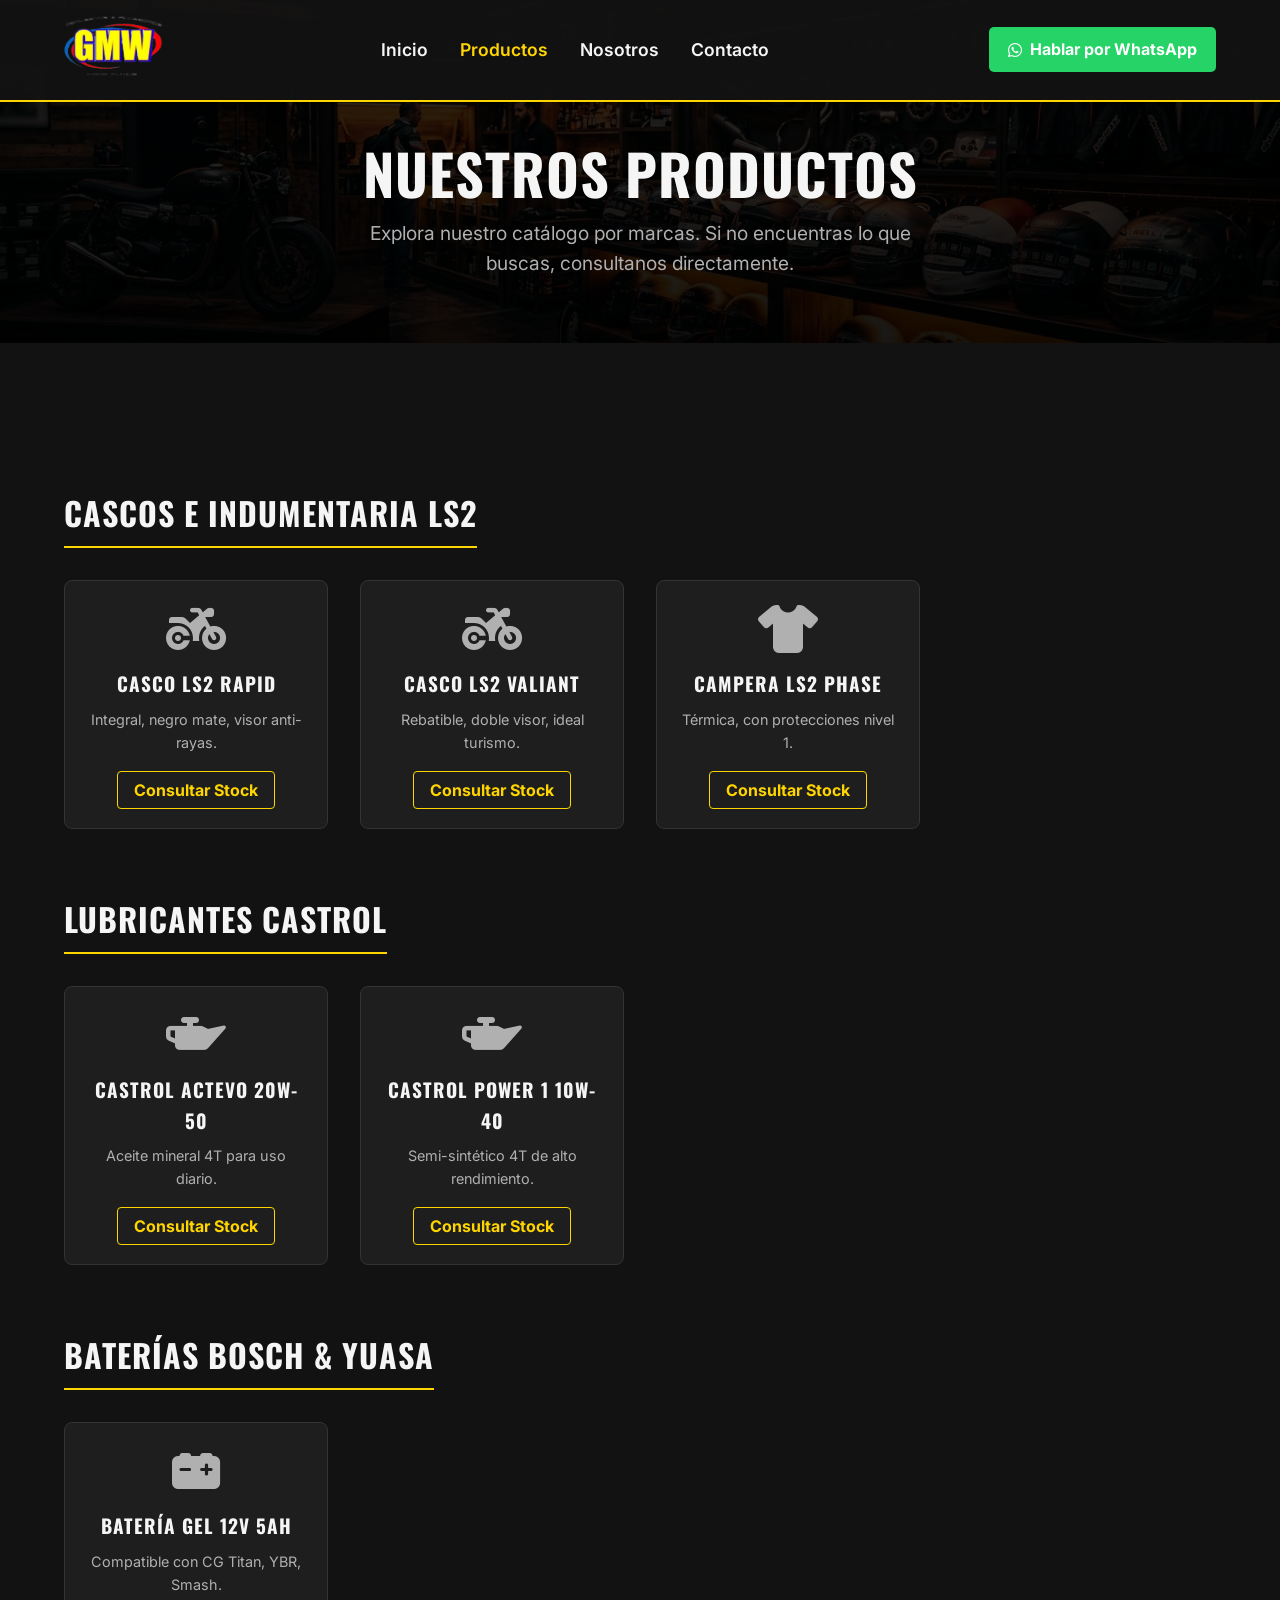
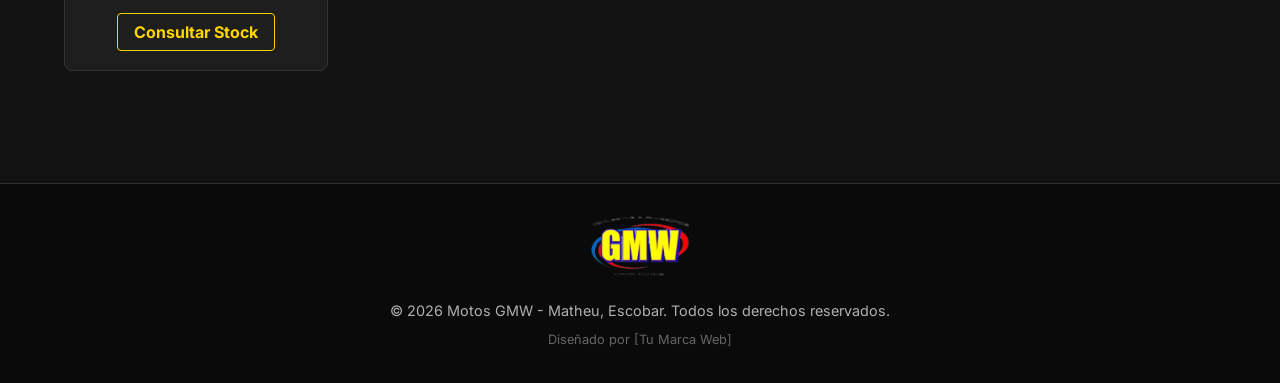
==== productos.html @ 0172be81 "Add files via upload" ====
<!DOCTYPE html>
<html lang="es">
<head>
    <meta charset="UTF-8">
    <meta name="viewport" content="width=device-width, initial-scale=1.0">
    <title>Productos - Motos GMW</title>
    
    <!-- Google Fonts -->
    <link rel="preconnect" href="https://fonts.googleapis.com">
    <link rel="preconnect" href="https://fonts.gstatic.com" crossorigin>
    <link href="https://fonts.googleapis.com/css2?family=Inter:wght@400;600&family=Oswald:wght@500;700&display=swap" rel="stylesheet">
    
    <!-- FontAwesome -->
    <link rel="stylesheet" href="https://cdnjs.cloudflare.com/ajax/libs/font-awesome/6.4.0/css/all.min.css">
    
    <!-- Custom CSS -->
    <link rel="stylesheet" href="css/styles.css">
    <style>
        /* Specific styles for the products page */
        .products-header {
            padding: 8rem 5% 4rem;
            text-align: center;
            background: linear-gradient(rgba(0,0,0,0.8), rgba(0,0,0,0.9)), url('images/hero-bg.jpg') center/cover;
        }
        
        .brand-group {
            margin-top: 4rem;
        }
        
        .brand-title {
            font-size: 2rem;
            border-bottom: 2px solid var(--primary-color);
            padding-bottom: 0.5rem;
            margin-bottom: 2rem;
            display: inline-block;
        }
        
        .products-grid {
            display: grid;
            grid-template-columns: repeat(auto-fill, minmax(250px, 1fr));
            gap: 2rem;
        }
        
        .product-card {
            background-color: var(--bg-card);
            border-radius: 8px;
            padding: 1.5rem;
            text-align: center;
            transition: transform 0.3s;
            border: 1px solid #333;
        }
        
        .product-card:hover {
            transform: translateY(-5px);
            border-color: var(--primary-color);
        }
        
        .product-icon {
            font-size: 3rem;
            color: var(--text-muted);
            margin-bottom: 1rem;
        }
        
        .product-card h4 {
            font-size: 1.2rem;
            margin-bottom: 0.5rem;
        }
        
        .product-card p {
            color: var(--text-muted);
            font-size: 0.9rem;
            margin-bottom: 1.5rem;
        }
        
        .btn-consultar {
            background-color: transparent;
            color: var(--primary-color);
            border: 1px solid var(--primary-color);
            padding: 0.5rem 1rem;
            border-radius: 4px;
            font-weight: bold;
            transition: all 0.3s;
            cursor: pointer;
            width: 100%;
        }
        
        .btn-consultar:hover {
            background-color: var(--primary-color);
            color: #fff;
        }
    </style>
</head>
<body>

    <!-- Navegación -->
    <nav class="navbar">
        <div class="logo">
            <a href="index.html">
                <img src="images/logo-real.png" alt="Motos GMW Logo">
            </a>
        </div>
        <ul class="nav-links">
            <li><a href="index.html">Inicio</a></li>
            <li><a href="productos.html" style="color: var(--primary-color);">Productos</a></li>
            <li><a href="index.html#nosotros">Nosotros</a></li>
            <li><a href="index.html#contacto">Contacto</a></li>
        </ul>
        <a href="https://wa.me/5491167543899" class="btn-whatsapp" target="_blank">
            <i class="fab fa-whatsapp"></i> Hablar por WhatsApp
        </a>
    </nav>

    <!-- Header de Productos -->
    <header class="products-header">
        <h1 style="font-size: 3.5rem;">NUESTROS <span>PRODUCTOS</span></h1>
        <p style="color: var(--text-muted); font-size: 1.2rem; max-width: 600px; margin: 0 auto;">Explora nuestro catálogo por marcas. Si no encuentras lo que buscas, consultanos directamente.</p>
    </header>

    <!-- Catálogo de Productos -->
    <section class="section">
        
        <!-- Grupo de Marca: LS2 -->
        <div class="brand-group">
            <h2 class="brand-title">Cascos e Indumentaria LS2</h2>
            <div class="products-grid">
                <div class="product-card">
                    <i class="fas fa-motorcycle product-icon"></i>
                    <h4>Casco LS2 Rapid</h4>
                    <p>Integral, negro mate, visor anti-rayas.</p>
                    <a href="https://wa.me/5491167543899?text=Hola,%20quisiera%20consultar%20por%20el%20Casco%20LS2%20Rapid" target="_blank" class="btn-consultar">Consultar Stock</a>
                </div>
                <div class="product-card">
                    <i class="fas fa-motorcycle product-icon"></i>
                    <h4>Casco LS2 Valiant</h4>
                    <p>Rebatible, doble visor, ideal turismo.</p>
                    <a href="https://wa.me/5491167543899?text=Hola,%20quisiera%20consultar%20por%20el%20Casco%20LS2%20Valiant" target="_blank" class="btn-consultar">Consultar Stock</a>
                </div>
                <div class="product-card">
                    <i class="fas fa-tshirt product-icon"></i>
                    <h4>Campera LS2 Phase</h4>
                    <p>Térmica, con protecciones nivel 1.</p>
                    <a href="https://wa.me/5491167543899?text=Hola,%20quisiera%20consultar%20por%20la%20Campera%20LS2%20Phase" target="_blank" class="btn-consultar">Consultar Stock</a>
                </div>
            </div>
        </div>

        <!-- Grupo de Marca: Castrol -->
        <div class="brand-group">
            <h2 class="brand-title">Lubricantes Castrol</h2>
            <div class="products-grid">
                <div class="product-card">
                    <i class="fas fa-oil-can product-icon"></i>
                    <h4>Castrol Actevo 20W-50</h4>
                    <p>Aceite mineral 4T para uso diario.</p>
                    <a href="https://wa.me/5491167543899?text=Hola,%20quisiera%20consultar%20por%20el%20aceite%20Castrol%20Actevo" target="_blank" class="btn-consultar">Consultar Stock</a>
                </div>
                <div class="product-card">
                    <i class="fas fa-oil-can product-icon"></i>
                    <h4>Castrol Power 1 10W-40</h4>
                    <p>Semi-sintético 4T de alto rendimiento.</p>
                    <a href="https://wa.me/5491167543899?text=Hola,%20quisiera%20consultar%20por%20el%20aceite%20Castrol%20Power%201" target="_blank" class="btn-consultar">Consultar Stock</a>
                </div>
            </div>
        </div>

        <!-- Grupo de Marca: Baterías Bosch / Yuasa -->
        <div class="brand-group">
            <h2 class="brand-title">Baterías Bosch & Yuasa</h2>
            <div class="products-grid">
                <div class="product-card">
                    <i class="fas fa-car-battery product-icon"></i>
                    <h4>Batería Gel 12V 5AH</h4>
                    <p>Compatible con CG Titan, YBR, Smash.</p>
                    <a href="https://wa.me/5491167543899?text=Hola,%20quisiera%20consultar%20por%20Baterías%20de%20Gel" target="_blank" class="btn-consultar">Consultar Stock</a>
                </div>
            </div>
        </div>

    </section>

    <!-- Footer -->
    <footer>
        <div class="logo" style="margin-bottom: 1rem;">
            <img src="images/logo-real.png" alt="Motos GMW Logo" style="height: 60px;">
        </div>
        <p>&copy; 2026 Motos GMW - Matheu, Escobar. Todos los derechos reservados.</p>
        <p style="margin-top: 0.5rem; font-size: 0.8rem; color: #666;">Diseñado por [Tu Marca Web]</p>
    </footer>

</body>
</html>
---- css/styles.css ----
:root {
    --primary-color: #FFD500; /* Amarillo GMW */
    --primary-hover: #E6C200;
    --bg-dark: #121212;
    --bg-card: #1E1E1E;
    --text-light: #F5F5F5;
    --text-muted: #B0B0B0;
    --whatsapp-color: #25D366;
}

* {
    margin: 0;
    padding: 0;
    box-sizing: border-box;
}

body {
    font-family: 'Inter', sans-serif;
    background-color: var(--bg-dark);
    color: var(--text-light);
    line-height: 1.6;
}

h1, h2, h3, h4 {
    font-family: 'Oswald', sans-serif;
    text-transform: uppercase;
    letter-spacing: 1px;
}

a {
    text-decoration: none;
    color: inherit;
}

/* Navbar */
.navbar {
    display: flex;
    justify-content: space-between;
    align-items: center;
    padding: 1rem 5%;
    background-color: rgba(18, 18, 18, 0.95);
    position: fixed;
    width: 100%;
    top: 0;
    z-index: 1000;
    border-bottom: 2px solid var(--primary-color);
}

.logo img {
    height: 60px; /* Made slightly bigger for navbar */
    object-fit: contain;
    object-position: center;
}

.nav-links {
    display: flex;
    gap: 2rem;
    list-style: none;
}

.nav-links a {
    font-weight: 600;
    font-size: 1.1rem;
    transition: color 0.3s;
}

.nav-links a:hover {
    color: var(--primary-color);
}

.btn-whatsapp {
    background-color: var(--whatsapp-color);
    color: #fff;
    padding: 0.6rem 1.2rem;
    border-radius: 5px;
    font-weight: bold;
    display: flex;
    align-items: center;
    gap: 0.5rem;
    transition: transform 0.2s;
}

.btn-whatsapp:hover {
    transform: scale(1.05);
}

/* Hero Section */
.hero {
    height: 100vh;
    background: linear-gradient(rgba(0,0,0,0.7), rgba(0,0,0,0.8)), url('../images/hero-bg.jpg') center/cover;
    display: flex;
    flex-direction: column;
    justify-content: center;
    align-items: center;
    text-align: center;
    padding: 0 20px;
    margin-top: 60px; /* Offset for navbar */
}

.hero h1 {
    font-size: 4rem;
    margin-bottom: 1rem;
    text-shadow: 2px 2px 4px rgba(0,0,0,0.5);
}

.hero h1 span {
    color: var(--primary-color);
}

.hero p {
    font-size: 1.2rem;
    margin-bottom: 2rem;
    max-width: 600px;
    color: var(--text-muted);
}

.btn-primary {
    background-color: var(--primary-color);
    color: #fff;
    padding: 0.8rem 1.5rem;
    font-size: 1rem;
    font-weight: bold;
    border-radius: 5px;
    font-family: 'Oswald', sans-serif;
    transition: background-color 0.3s;
    letter-spacing: 1px;
}

.btn-primary:hover {
    background-color: var(--primary-hover);
}

.hero-logo-img {
    max-width: 320px; /* A bit larger since it's transparent */
    margin-bottom: 0.2rem; /* Pegado al texto principal */
    filter: drop-shadow(0px 5px 15px rgba(0,0,0,0.8)); /* Shadow conforming to PNG shape */
}

/* Marquee / Brands */
.brands-section {
    padding: 3rem 0;
    background-color: #0a0a0a;
    overflow: hidden;
    position: relative;
}

.brands-section h2 {
    text-align: center;
    margin-bottom: 2rem;
    font-size: 2rem;
    color: var(--text-muted);
}

.marquee-container {
    display: flex;
    width: 200%;
    animation: scroll 20s linear infinite;
}

.marquee-container:hover {
    animation-play-state: paused;
}

.brand-item {
    width: 200px;
    flex-shrink: 0;
    display: flex;
    justify-content: center;
    align-items: center;
    font-family: 'Oswald', sans-serif;
    font-size: 1.5rem;
    color: #555;
    background: #111;
    margin: 0 15px;
    padding: 20px;
    border-radius: 8px;
    border: 1px solid #222;
    transition: all 0.3s;
}

.brand-item:hover {
    color: var(--primary-color);
    border-color: var(--primary-color);
    transform: translateY(-5px);
}

@keyframes scroll {
    0% { transform: translateX(0); }
    100% { transform: translateX(-50%); }
}

/* Sections General */
.section {
    padding: 5rem 5%;
}

.section-title {
    font-size: 2.5rem;
    margin-bottom: 2rem;
    text-align: center;
}

.section-title span {
    color: var(--primary-color);
}

/* About Us */
.about-grid {
    display: grid;
    grid-template-columns: 1fr 1fr;
    gap: 3rem;
    align-items: center;
}

.about-text p {
    margin-bottom: 1rem;
    font-size: 1.1rem;
    color: var(--text-muted);
}

.about-features {
    display: grid;
    grid-template-columns: 1fr 1fr;
    gap: 1.5rem;
    margin-top: 2rem;
}

.feature {
    background: var(--bg-card);
    padding: 1.5rem;
    border-radius: 8px;
    border-left: 4px solid var(--primary-color);
}

.feature i {
    font-size: 2rem;
    color: var(--primary-color);
    margin-bottom: 1rem;
}

/* Location & Hours */
.location-grid {
    display: grid;
    grid-template-columns: 1fr 1fr;
    gap: 2rem;
}

.info-card {
    background: var(--bg-card);
    padding: 2rem;
    border-radius: 8px;
}

.info-card h3 {
    font-size: 1.5rem;
    margin-bottom: 1rem;
    color: var(--primary-color);
}

.info-card p {
    margin-bottom: 0.5rem;
    display: flex;
    align-items: center;
    gap: 0.5rem;
}

.map-container iframe {
    width: 100%;
    height: 100%;
    min-height: 300px;
    border-radius: 8px;
    border: none;
}

/* Footer */
footer {
    background-color: #0a0a0a;
    text-align: center;
    padding: 2rem;
    border-top: 1px solid #333;
    margin-top: 2rem;
}

footer p {
    color: var(--text-muted);
    font-size: 0.9rem;
}

/* Responsive */
@media (max-width: 768px) {
    .nav-links {
        display: none;
    }
    .hero h1 {
        font-size: 3rem;
    }
    .about-grid, .location-grid {
        grid-template-columns: 1fr;
    }
}
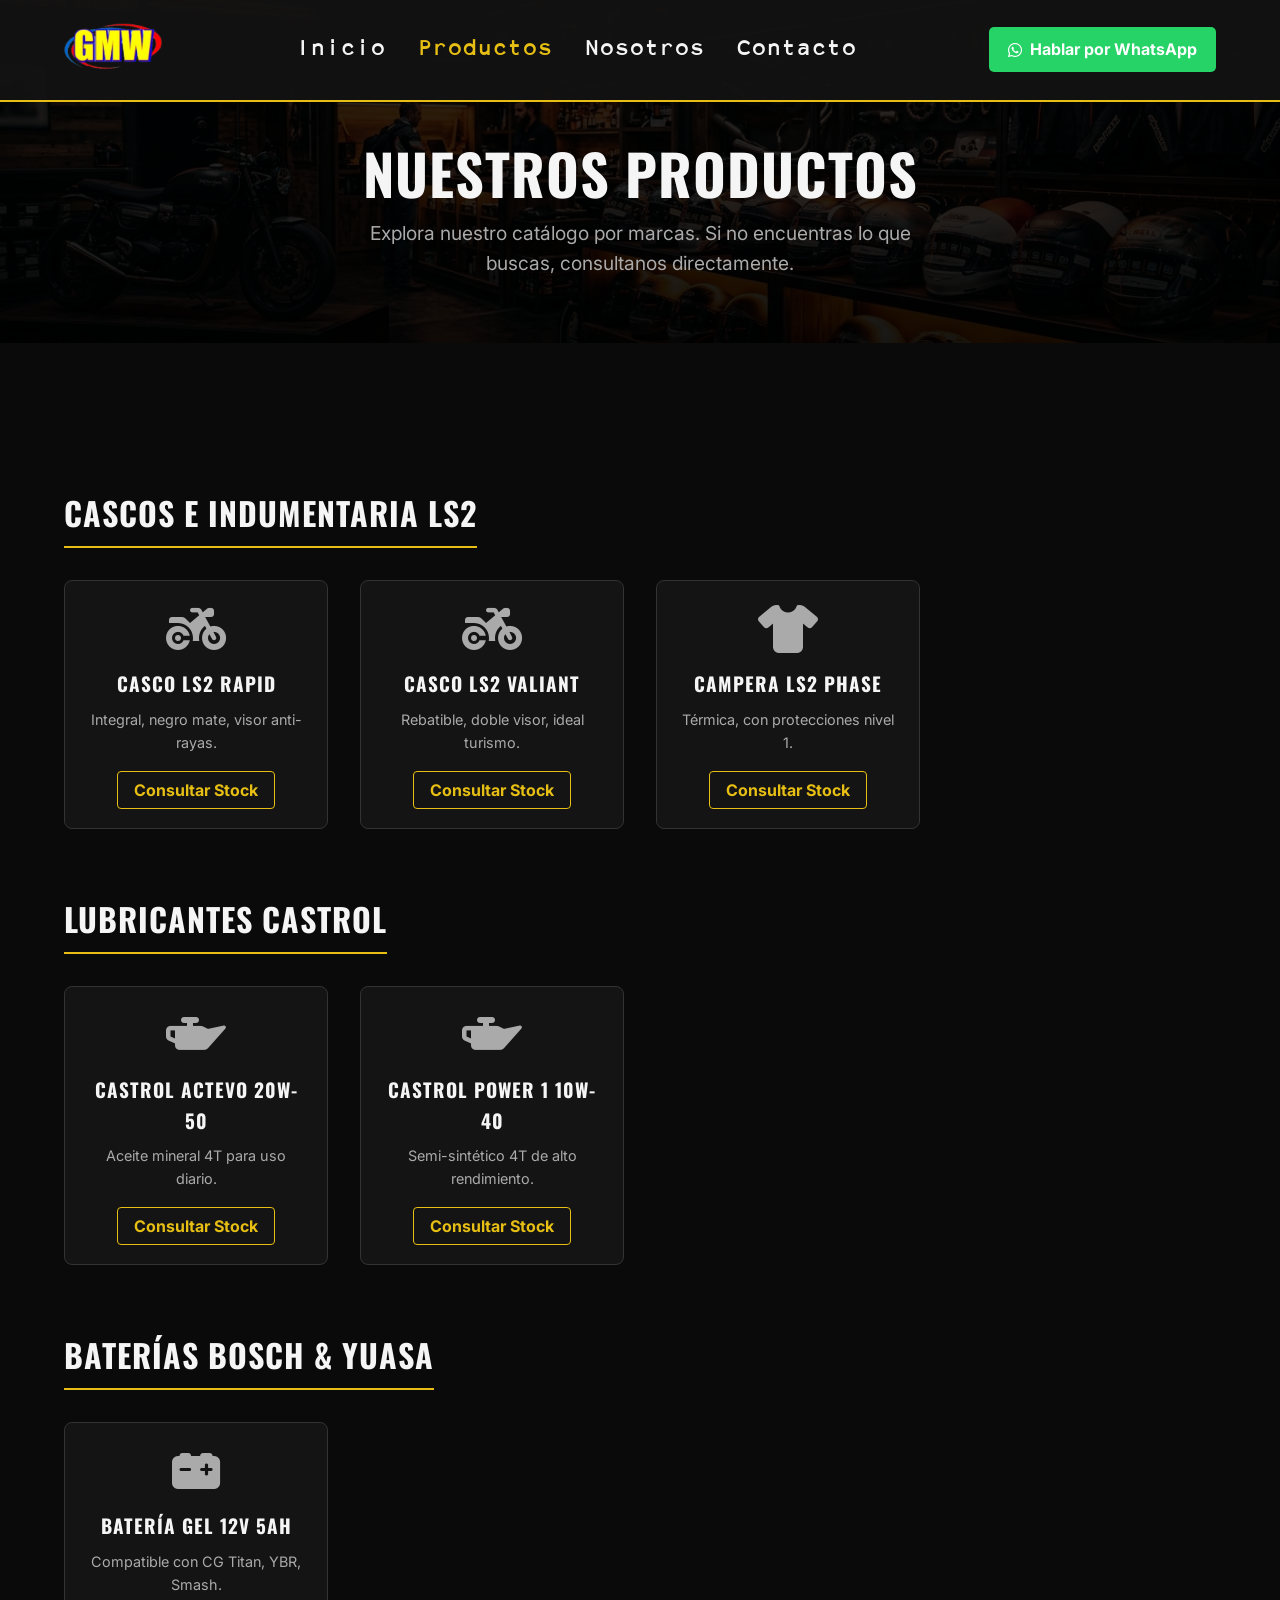
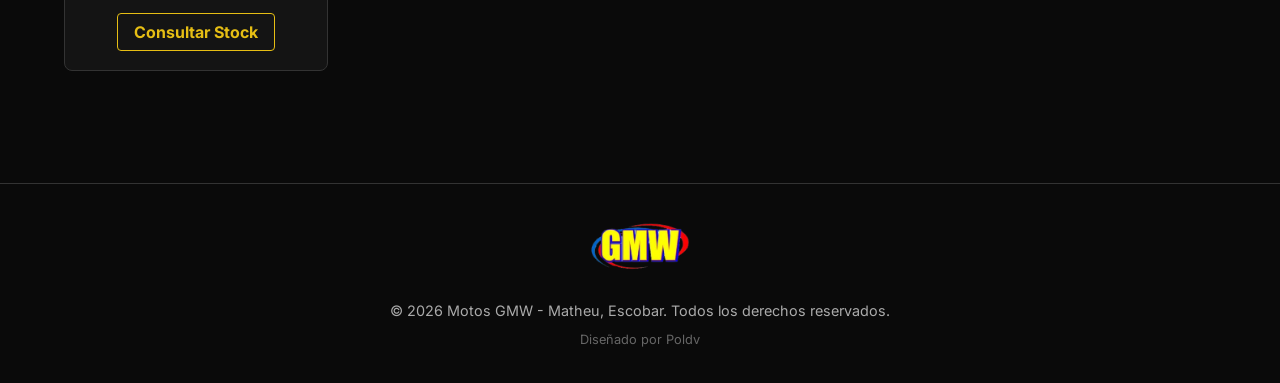
==== commit 4eaf73e9: "Update footer designer name in productos.html" ====
--- a/productos.html
+++ b/productos.html
@@ -184,7 +184,7 @@
             <img src="images/logo-real.png" alt="Motos GMW Logo" style="height: 60px;">
         </div>
         <p>&copy; 2026 Motos GMW - Matheu, Escobar. Todos los derechos reservados.</p>
-        <p style="margin-top: 0.5rem; font-size: 0.8rem; color: #666;">Diseñado por [Tu Marca Web]</p>
+        <p style="margin-top: 0.5rem; font-size: 0.8rem; color: #666;">Diseñado por Poldv</p>
     </footer>
 
 </body>
--- a/css/styles.css
+++ b/css/styles.css
@@ -1,10 +1,26 @@
+/* Fuentes Customizadas de DaFont */
+@font-face {
+    font-family: 'Pirulen';
+    src: url('../fonts/pirulen.otf') format('opentype');
+}
+
+@font-face {
+    font-family: 'Nova Mono';
+    src: url('../fonts/novamono.ttf') format('truetype');
+}
+
+@font-face {
+    font-family: 'Elronet Monospace';
+    src: url('../fonts/Elronmonospace.ttf') format('truetype');
+}
+
 :root {
-    --primary-color: #FFD500; /* Amarillo GMW */
+    --primary-color: #E6BE14; /* Amarillo más suave y elegante, menos chocante */
     --primary-hover: #E6C200;
-    --bg-dark: #121212;
-    --bg-card: #1E1E1E;
-    --text-light: #F5F5F5;
-    --text-muted: #B0B0B0;
+    --bg-dark: #0a0a0a;
+    --bg-card: #141414;
+    --text-light: #f5f5f5;
+    --text-muted: #aaa;
     --whatsapp-color: #25D366;
 }
 
@@ -60,8 +76,9 @@
 
 .nav-links a {
     font-weight: 600;
-    font-size: 1.1rem;
+    font-size: 1.4rem;
     transition: color 0.3s;
+    font-family: 'Elronet Monospace', sans-serif;
 }
 
 .nav-links a:hover {
@@ -98,9 +115,10 @@
 }
 
 .hero h1 {
-    font-size: 4rem;
+    font-size: 6rem;
     margin-bottom: 1rem;
     text-shadow: 2px 2px 4px rgba(0,0,0,0.5);
+    font-family: 'nova mono', sans-serif;
 }
 
 .hero h1 span {
@@ -147,41 +165,62 @@
 .brands-section h2 {
     text-align: center;
     margin-bottom: 2rem;
-    font-size: 2rem;
+    font-size: 2.8rem;
     color: var(--text-muted);
+    font-family: 'nova mono', sans-serif;
 }
 
 .marquee-container {
     display: flex;
-    width: 200%;
-    animation: scroll 20s linear infinite;
-}
-
-.marquee-container:hover {
-    animation-play-state: paused;
+    overflow-x: auto; /* Permite scroll horizontal */
+    padding: 1rem 0;
+    cursor: grab; /* Muestra manito de agarrar */
+    -webkit-overflow-scrolling: touch; /* Deslizamiento suave en celulares */
+    scroll-behavior: smooth;
+    -ms-overflow-style: none;  /* IE y Edge */
+    scrollbar-width: none;  /* Firefox */
+}
+
+.marquee-container:active {
+    cursor: grabbing; /* Manito cerrada al arrastrar */
+}
+
+/* Ocultar la barra de scroll para que quede más limpio */
+.marquee-container::-webkit-scrollbar {
+    display: none; /* Chrome, Safari, Opera */
 }
 
 .brand-item {
-    width: 200px;
+    width: 180px;
+    height: 100px;
     flex-shrink: 0;
     display: flex;
     justify-content: center;
     align-items: center;
-    font-family: 'Oswald', sans-serif;
-    font-size: 1.5rem;
-    color: #555;
-    background: #111;
-    margin: 0 15px;
-    padding: 20px;
-    border-radius: 8px;
-    border: 1px solid #222;
+    margin: 0 20px;
+    background: rgba(255, 255, 255, 0.25); /* Transparencia alta (75% transparente) */
+    border: 2px solid rgba(230, 190, 20, 0.5); /* Borde amarillo más suave */
+    box-shadow: 0 4px 15px rgba(230, 190, 20, 0.15); /* Brillo amarillo de fondo más suave */
+    backdrop-filter: blur(4px); /* Ayuda a que el fondo no ensucie los logos al ser tan transparente */
+    padding: 15px;
+    border-radius: 16px;
     transition: all 0.3s;
 }
 
 .brand-item:hover {
-    color: var(--primary-color);
-    border-color: var(--primary-color);
-    transform: translateY(-5px);
+    transform: translateY(-5px) scale(1.1);
+}
+
+.brand-item img {
+    max-width: 100%;
+    max-height: 100%;
+    object-fit: contain;
+    filter: drop-shadow(0 2px 5px rgba(0,0,0,0.8));
+    transition: all 0.3s ease;
+}
+
+.brand-item:hover img {
+    filter: drop-shadow(0 8px 15px rgba(230, 190, 20, 0.5)); /* Resplandor amarillo suave en el logo directo */
 }
 
 @keyframes scroll {
@@ -195,13 +234,53 @@
 }
 
 .section-title {
-    font-size: 2.5rem;
+    font-size: 3.8rem;
     margin-bottom: 2rem;
     text-align: center;
+    font-family: 'nova mono', sans-serif;
 }
 
 .section-title span {
     color: var(--primary-color);
+}
+
+/* Opiniones / Testimonials */
+.reviews-grid {
+    display: flex;
+    overflow-x: auto;
+    gap: 2rem;
+    padding: 1rem 0 2rem 0;
+    margin: 0 auto;
+    scroll-behavior: smooth;
+    -webkit-overflow-scrolling: touch;
+    -ms-overflow-style: none;
+    scrollbar-width: none;
+    cursor: grab;
+}
+
+.reviews-grid::-webkit-scrollbar {
+    display: none;
+}
+
+.reviews-grid:active {
+    cursor: grabbing;
+}
+
+.review-card-img {
+    background-color: #fff;
+    border-radius: 8px;
+    border: 2px solid var(--primary-color);
+    box-shadow: 0 4px 15px rgba(230, 190, 20, 0.15);
+    transition: transform 0.3s;
+    min-width: 300px;
+    max-width: 350px;
+    flex-shrink: 0; /* Ensures the cards don't shrink inside the flex container */
+    object-fit: contain; /* Keeps the screenshot aspect ratio perfect */
+    padding: 0; /* Removing padding so the image goes edge to edge */
+}
+
+.review-card-img:hover {
+    transform: translateY(-5px);
 }
 
 /* About Us */
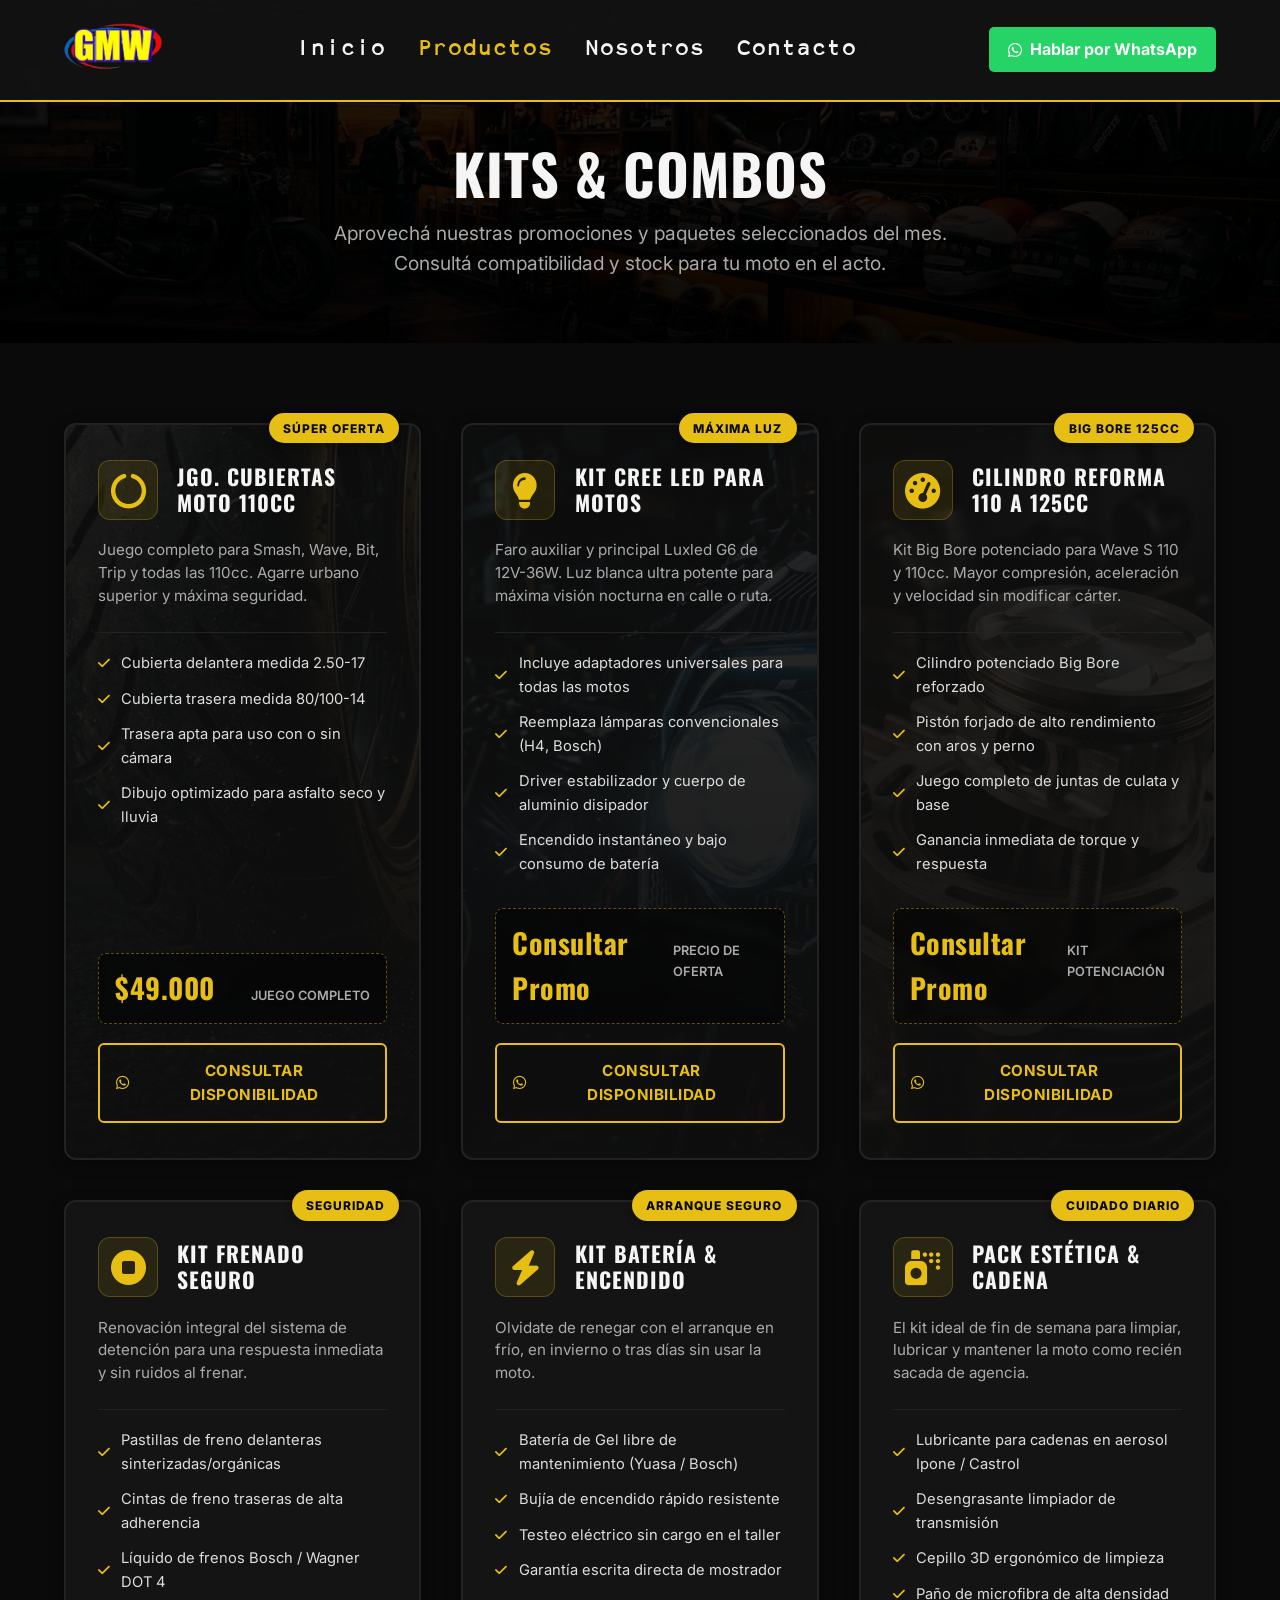
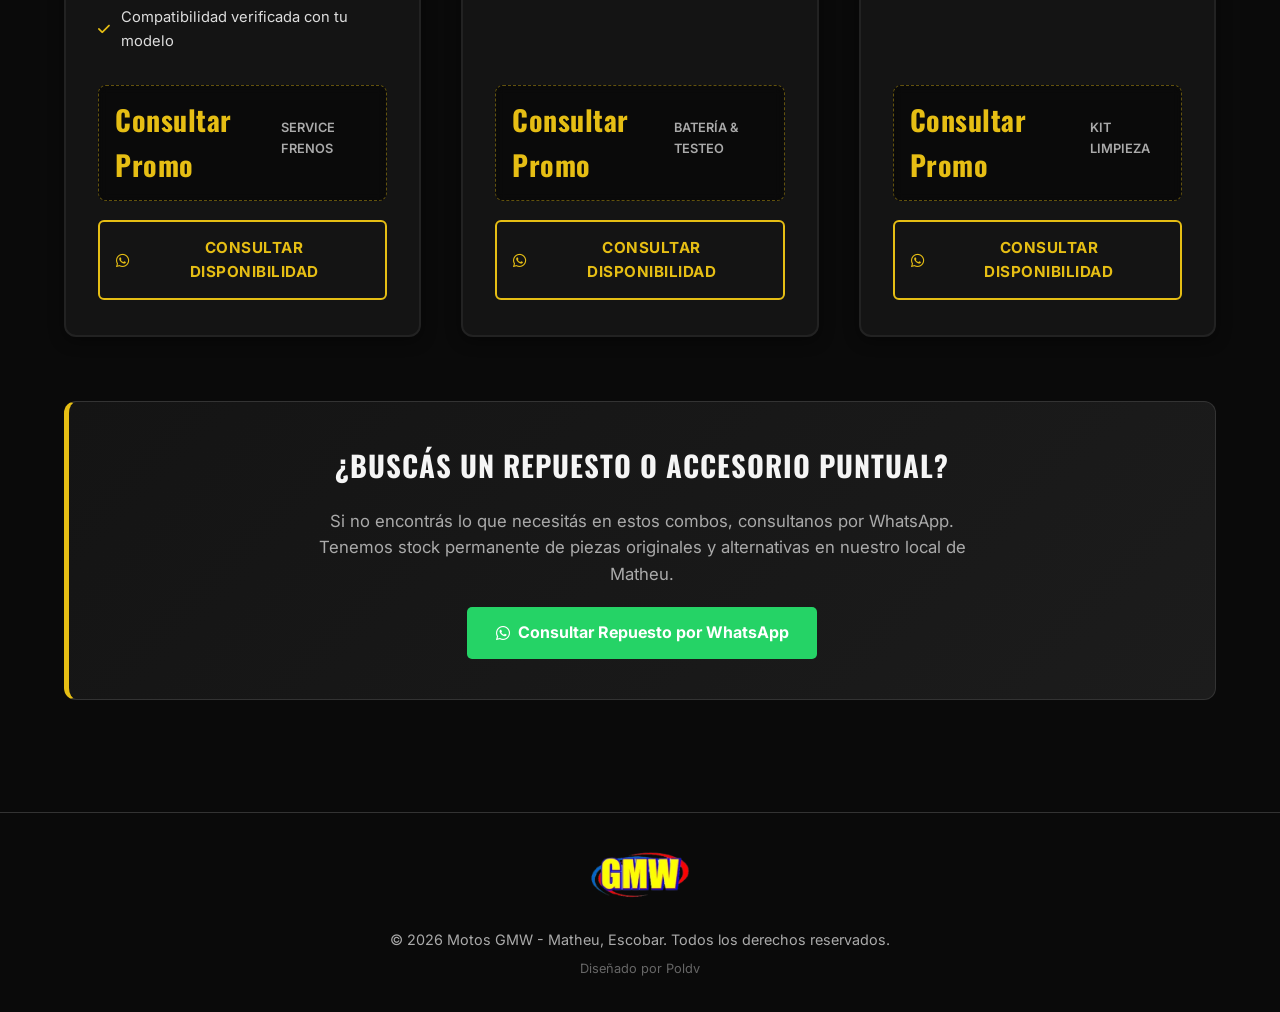
==== commit d527f9c9: "Actualizar primeros 3 combos con imagenes de fondo y precios reales" ====
--- a/productos.html
+++ b/productos.html
@@ -5,6 +5,16 @@
     <meta name="viewport" content="width=device-width, initial-scale=1.0">
     <title>Productos - Motos GMW</title>
     
+    <!-- Favicon -->
+    <link rel="icon" type="image/png" href="images/logo-real.png">
+
+    <!-- Open Graph / WhatsApp Preview -->
+    <meta property="og:type" content="website">
+    <meta property="og:url" content="https://gmwmotos.com/productos.html">
+    <meta property="og:title" content="Catálogo de Productos - Motos GMW">
+    <meta property="og:description" content="Cascos, indumentaria, aceites y repuestos para motos en Matheu, Escobar.">
+    <meta property="og:image" content="https://gmwmotos.com/images/logo-real.png">
+
     <!-- Google Fonts -->
     <link rel="preconnect" href="https://fonts.googleapis.com">
     <link rel="preconnect" href="https://fonts.gstatic.com" crossorigin>
@@ -14,79 +24,195 @@
     <link rel="stylesheet" href="https://cdnjs.cloudflare.com/ajax/libs/font-awesome/6.4.0/css/all.min.css">
     
     <!-- Custom CSS -->
-    <link rel="stylesheet" href="css/styles.css">
+    <link rel="stylesheet" href="css/styles.css?v=4">
     <style>
-        /* Specific styles for the products page */
+        /* Estilos de Combos / Kits */
         .products-header {
             padding: 8rem 5% 4rem;
             text-align: center;
-            background: linear-gradient(rgba(0,0,0,0.8), rgba(0,0,0,0.9)), url('images/hero-bg.jpg') center/cover;
+            background: linear-gradient(rgba(0,0,0,0.85), rgba(0,0,0,0.95)), url('images/hero-bg.jpg') center/cover;
         }
         
-        .brand-group {
-            margin-top: 4rem;
-        }
-        
-        .brand-title {
-            font-size: 2rem;
-            border-bottom: 2px solid var(--primary-color);
-            padding-bottom: 0.5rem;
+        .combos-grid {
+            display: grid;
+            grid-template-columns: repeat(auto-fit, minmax(320px, 1fr));
+            gap: 2.5rem;
+            max-width: 1200px;
+            margin: 0 auto;
+        }
+
+        .combo-card {
+            background-color: var(--bg-card);
+            border: 2px solid #222;
+            border-radius: 12px;
+            padding: 2.2rem 2rem;
+            display: flex;
+            flex-direction: column;
+            justify-content: space-between;
+            position: relative;
+            transition: all 0.3s ease;
+            box-shadow: 0 4px 15px rgba(0, 0, 0, 0.4);
+        }
+
+        .combo-card:hover {
+            transform: translateY(-6px);
+            border-color: var(--primary-color);
+            box-shadow: 0 10px 25px rgba(230, 190, 20, 0.15);
+        }
+
+        .combo-badge {
+            position: absolute;
+            top: -12px;
+            right: 20px;
+            background-color: var(--primary-color);
+            color: #0a0a0a;
+            font-size: 0.75rem;
+            font-weight: 800;
+            padding: 0.35rem 0.9rem;
+            border-radius: 20px;
+            letter-spacing: 1px;
+            text-transform: uppercase;
+            box-shadow: 0 2px 8px rgba(0,0,0,0.4);
+        }
+
+        .combo-header {
+            display: flex;
+            align-items: center;
+            gap: 1.2rem;
+            margin-bottom: 1.2rem;
+        }
+
+        .combo-icon {
+            font-size: 2.2rem;
+            color: var(--primary-color);
+            background: rgba(230, 190, 20, 0.1);
+            width: 60px;
+            height: 60px;
+            display: flex;
+            align-items: center;
+            justify-content: center;
+            border-radius: 12px;
+            border: 1px solid rgba(230, 190, 20, 0.25);
+            flex-shrink: 0;
+        }
+
+        .combo-title {
+            font-size: 1.35rem;
+            color: var(--text-light);
+            font-family: 'Oswald', sans-serif;
+            text-transform: uppercase;
+            line-height: 1.2;
+        }
+
+        .combo-desc {
+            color: var(--text-muted);
+            font-size: 0.95rem;
+            line-height: 1.5;
+            margin-bottom: 1.5rem;
+        }
+
+        .combo-items {
+            list-style: none;
+            padding: 0;
             margin-bottom: 2rem;
-            display: inline-block;
-        }
-        
-        .products-grid {
-            display: grid;
-            grid-template-columns: repeat(auto-fill, minmax(250px, 1fr));
-            gap: 2rem;
-        }
-        
-        .product-card {
-            background-color: var(--bg-card);
+            display: flex;
+            flex-direction: column;
+            gap: 0.75rem;
+            border-top: 1px solid #222;
+            padding-top: 1.2rem;
+        }
+
+        .combo-items li {
+            font-size: 0.92rem;
+            color: #ddd;
+            display: flex;
+            align-items: center;
+            gap: 0.7rem;
+        }
+
+        .combo-items li i {
+            color: var(--primary-color);
+            font-size: 0.85rem;
+            flex-shrink: 0;
+        }
+
+        .combo-price-row {
+            display: flex;
+            align-items: baseline;
+            justify-content: space-between;
+            margin-bottom: 1.2rem;
+            padding: 0.75rem 1rem;
+            background: rgba(0, 0, 0, 0.5);
+            border: 1px dashed rgba(230, 190, 20, 0.4);
             border-radius: 8px;
-            padding: 1.5rem;
-            text-align: center;
-            transition: transform 0.3s;
-            border: 1px solid #333;
-        }
-        
-        .product-card:hover {
-            transform: translateY(-5px);
-            border-color: var(--primary-color);
-        }
-        
-        .product-icon {
-            font-size: 3rem;
+            backdrop-filter: blur(4px);
+        }
+
+        .price-tag {
+            font-size: 1.75rem;
+            font-weight: 800;
+            color: var(--primary-color);
+            font-family: 'Oswald', sans-serif;
+            letter-spacing: 0.5px;
+        }
+
+        .price-note {
+            font-size: 0.8rem;
             color: var(--text-muted);
-            margin-bottom: 1rem;
-        }
-        
-        .product-card h4 {
-            font-size: 1.2rem;
-            margin-bottom: 0.5rem;
-        }
-        
-        .product-card p {
-            color: var(--text-muted);
-            font-size: 0.9rem;
-            margin-bottom: 1.5rem;
-        }
-        
-        .btn-consultar {
+            text-transform: uppercase;
+            font-weight: 600;
+        }
+
+        /* Fondos temáticos por combo con overlay oscuro */
+        .combo-card.bg-cubiertas {
+            background: linear-gradient(rgba(14, 14, 14, 0.88), rgba(14, 14, 14, 0.96)), url('images/combos/cubiertas.jpg') center/cover;
+        }
+
+        .combo-card.bg-creeled {
+            background: linear-gradient(rgba(14, 14, 14, 0.88), rgba(14, 14, 14, 0.96)), url('images/combos/creeled.jpg') center/cover;
+        }
+
+        .combo-card.bg-cilindro {
+            background: linear-gradient(rgba(14, 14, 14, 0.88), rgba(14, 14, 14, 0.96)), url('images/combos/cilindro.jpg') center/cover;
+        }
+
+        .btn-consultar-combo {
             background-color: transparent;
             color: var(--primary-color);
-            border: 1px solid var(--primary-color);
-            padding: 0.5rem 1rem;
-            border-radius: 4px;
-            font-weight: bold;
+            border: 2px solid var(--primary-color);
+            padding: 0.85rem 1rem;
+            border-radius: 6px;
+            font-weight: 700;
+            text-align: center;
+            display: flex;
+            align-items: center;
+            justify-content: center;
+            gap: 0.6rem;
             transition: all 0.3s;
-            cursor: pointer;
-            width: 100%;
-        }
-        
-        .btn-consultar:hover {
+            font-size: 0.95rem;
+            text-transform: uppercase;
+            letter-spacing: 0.5px;
+        }
+
+        .btn-consultar-combo:hover {
             background-color: var(--primary-color);
-            color: #fff;
+            color: #0a0a0a;
+            box-shadow: 0 4px 15px rgba(230, 190, 20, 0.3);
+        }
+
+        .custom-order-banner {
+            max-width: 1200px;
+            margin: 4rem auto 0;
+            background: linear-gradient(135deg, #141414 0%, #1c1c1c 100%);
+            border: 1px solid #333;
+            border-left: 5px solid var(--primary-color);
+            border-radius: 12px;
+            padding: 2.5rem;
+            display: flex;
+            flex-direction: column;
+            align-items: center;
+            text-align: center;
+            gap: 1.2rem;
         }
     </style>
 </head>
@@ -99,83 +225,204 @@
                 <img src="images/logo-real.png" alt="Motos GMW Logo">
             </a>
         </div>
-        <ul class="nav-links">
+        <ul class="nav-links" id="navLinks">
             <li><a href="index.html">Inicio</a></li>
             <li><a href="productos.html" style="color: var(--primary-color);">Productos</a></li>
             <li><a href="index.html#nosotros">Nosotros</a></li>
             <li><a href="index.html#contacto">Contacto</a></li>
         </ul>
-        <a href="https://wa.me/5491167543899" class="btn-whatsapp" target="_blank">
-            <i class="fab fa-whatsapp"></i> Hablar por WhatsApp
-        </a>
+        <div class="nav-actions">
+            <a href="https://wa.me/5491167543899" class="btn-whatsapp" target="_blank">
+                <i class="fab fa-whatsapp"></i> <span>Hablar por WhatsApp</span>
+            </a>
+            <button class="menu-toggle" id="menuToggle" aria-label="Abrir menú">
+                <i class="fas fa-bars"></i>
+            </button>
+        </div>
     </nav>
 
     <!-- Header de Productos -->
     <header class="products-header">
-        <h1 style="font-size: 3.5rem;">NUESTROS <span>PRODUCTOS</span></h1>
-        <p style="color: var(--text-muted); font-size: 1.2rem; max-width: 600px; margin: 0 auto;">Explora nuestro catálogo por marcas. Si no encuentras lo que buscas, consultanos directamente.</p>
+        <h1 style="font-size: 3.5rem;">KITS & <span>COMBOS</span></h1>
+        <p style="color: var(--text-muted); font-size: 1.2rem; max-width: 650px; margin: 0 auto;">Aprovechá nuestras promociones y paquetes seleccionados del mes. Consultá compatibilidad y stock para tu moto en el acto.</p>
     </header>
 
-    <!-- Catálogo de Productos -->
+    <!-- Catálogo de Combos -->
     <section class="section">
-        
-        <!-- Grupo de Marca: LS2 -->
-        <div class="brand-group">
-            <h2 class="brand-title">Cascos e Indumentaria LS2</h2>
-            <div class="products-grid">
-                <div class="product-card">
-                    <i class="fas fa-motorcycle product-icon"></i>
-                    <h4>Casco LS2 Rapid</h4>
-                    <p>Integral, negro mate, visor anti-rayas.</p>
-                    <a href="https://wa.me/5491167543899?text=Hola,%20quisiera%20consultar%20por%20el%20Casco%20LS2%20Rapid" target="_blank" class="btn-consultar">Consultar Stock</a>
-                </div>
-                <div class="product-card">
-                    <i class="fas fa-motorcycle product-icon"></i>
-                    <h4>Casco LS2 Valiant</h4>
-                    <p>Rebatible, doble visor, ideal turismo.</p>
-                    <a href="https://wa.me/5491167543899?text=Hola,%20quisiera%20consultar%20por%20el%20Casco%20LS2%20Valiant" target="_blank" class="btn-consultar">Consultar Stock</a>
-                </div>
-                <div class="product-card">
-                    <i class="fas fa-tshirt product-icon"></i>
-                    <h4>Campera LS2 Phase</h4>
-                    <p>Térmica, con protecciones nivel 1.</p>
-                    <a href="https://wa.me/5491167543899?text=Hola,%20quisiera%20consultar%20por%20la%20Campera%20LS2%20Phase" target="_blank" class="btn-consultar">Consultar Stock</a>
-                </div>
-            </div>
+        <div class="combos-grid">
+            
+            <!-- Combo 1 (Cubiertas) -->
+            <div class="combo-card bg-cubiertas">
+                <span class="combo-badge">SÚPER OFERTA</span>
+                <div>
+                    <div class="combo-header">
+                        <div class="combo-icon"><i class="fas fa-circle-notch"></i></div>
+                        <h3 class="combo-title">Jgo. Cubiertas Moto 110cc</h3>
+                    </div>
+                    <p class="combo-desc">Juego completo para Smash, Wave, Bit, Trip y todas las 110cc. Agarre urbano superior y máxima seguridad.</p>
+                    <ul class="combo-items">
+                        <li><i class="fas fa-check"></i> Cubierta delantera medida 2.50-17</li>
+                        <li><i class="fas fa-check"></i> Cubierta trasera medida 80/100-14</li>
+                        <li><i class="fas fa-check"></i> Trasera apta para uso con o sin cámara</li>
+                        <li><i class="fas fa-check"></i> Dibujo optimizado para asfalto seco y lluvia</li>
+                    </ul>
+                </div>
+                <div>
+                    <div class="combo-price-row">
+                        <span class="price-tag">$49.000</span>
+                        <span class="price-note">Juego Completo</span>
+                    </div>
+                    <a href="https://wa.me/5491167543899?text=Hola!%20Quisiera%20consultar%20por%20el%20Jgo.%20de%20Cubiertas%20110cc%20a%20$49.000" target="_blank" class="btn-consultar-combo">
+                        <i class="fab fa-whatsapp"></i> Consultar Disponibilidad
+                    </a>
+                </div>
+            </div>
+
+            <!-- Combo 2 (Cree LED) -->
+            <div class="combo-card bg-creeled">
+                <span class="combo-badge">MÁXIMA LUZ</span>
+                <div>
+                    <div class="combo-header">
+                        <div class="combo-icon"><i class="fas fa-lightbulb"></i></div>
+                        <h3 class="combo-title">Kit Cree LED para Motos</h3>
+                    </div>
+                    <p class="combo-desc">Faro auxiliar y principal Luxled G6 de 12V-36W. Luz blanca ultra potente para máxima visión nocturna en calle o ruta.</p>
+                    <ul class="combo-items">
+                        <li><i class="fas fa-check"></i> Incluye adaptadores universales para todas las motos</li>
+                        <li><i class="fas fa-check"></i> Reemplaza lámparas convencionales (H4, Bosch)</li>
+                        <li><i class="fas fa-check"></i> Driver estabilizador y cuerpo de aluminio disipador</li>
+                        <li><i class="fas fa-check"></i> Encendido instantáneo y bajo consumo de batería</li>
+                    </ul>
+                </div>
+                <div>
+                    <div class="combo-price-row">
+                        <span class="price-tag">Consultar Promo</span>
+                        <span class="price-note">Precio de Oferta</span>
+                    </div>
+                    <a href="https://wa.me/5491167543899?text=Hola!%20Quisiera%20consultar%20por%20el%20Kit%20Cree%20LED%20para%20Motos" target="_blank" class="btn-consultar-combo">
+                        <i class="fab fa-whatsapp"></i> Consultar Disponibilidad
+                    </a>
+                </div>
+            </div>
+
+            <!-- Combo 3 (Cilindro Reforma) -->
+            <div class="combo-card bg-cilindro">
+                <span class="combo-badge">BIG BORE 125cc</span>
+                <div>
+                    <div class="combo-header">
+                        <div class="combo-icon"><i class="fas fa-tachometer-alt"></i></div>
+                        <h3 class="combo-title">Cilindro Reforma 110 a 125cc</h3>
+                    </div>
+                    <p class="combo-desc">Kit Big Bore potenciado para Wave S 110 y 110cc. Mayor compresión, aceleración y velocidad sin modificar cárter.</p>
+                    <ul class="combo-items">
+                        <li><i class="fas fa-check"></i> Cilindro potenciado Big Bore reforzado</li>
+                        <li><i class="fas fa-check"></i> Pistón forjado de alto rendimiento con aros y perno</li>
+                        <li><i class="fas fa-check"></i> Juego completo de juntas de culata y base</li>
+                        <li><i class="fas fa-check"></i> Ganancia inmediata de torque y respuesta</li>
+                    </ul>
+                </div>
+                <div>
+                    <div class="combo-price-row">
+                        <span class="price-tag">Consultar Promo</span>
+                        <span class="price-note">Kit Potenciación</span>
+                    </div>
+                    <a href="https://wa.me/5491167543899?text=Hola!%20Quisiera%20consultar%20por%20el%20Kit%20Cilindro%20Reforma%20Wave%20S%20110%20a%20125cc" target="_blank" class="btn-consultar-combo">
+                        <i class="fab fa-whatsapp"></i> Consultar Disponibilidad
+                    </a>
+                </div>
+            </div>
+
+            <!-- Combo 4 -->
+            <div class="combo-card">
+                <span class="combo-badge">SEGURIDAD</span>
+                <div>
+                    <div class="combo-header">
+                        <div class="combo-icon"><i class="fas fa-stop-circle"></i></div>
+                        <h3 class="combo-title">Kit Frenado Seguro</h3>
+                    </div>
+                    <p class="combo-desc">Renovación integral del sistema de detención para una respuesta inmediata y sin ruidos al frenar.</p>
+                    <ul class="combo-items">
+                        <li><i class="fas fa-check"></i> Pastillas de freno delanteras sinterizadas/orgánicas</li>
+                        <li><i class="fas fa-check"></i> Cintas de freno traseras de alta adherencia</li>
+                        <li><i class="fas fa-check"></i> Líquido de frenos Bosch / Wagner DOT 4</li>
+                        <li><i class="fas fa-check"></i> Compatibilidad verificada con tu modelo</li>
+                    </ul>
+                </div>
+                <div>
+                    <div class="combo-price-row">
+                        <span class="price-tag">Consultar Promo</span>
+                        <span class="price-note">Service Frenos</span>
+                    </div>
+                    <a href="https://wa.me/5491167543899?text=Hola!%20Quisiera%20consultar%20por%20el%20Kit%20Frenado%20Seguro" target="_blank" class="btn-consultar-combo">
+                        <i class="fab fa-whatsapp"></i> Consultar Disponibilidad
+                    </a>
+                </div>
+            </div>
+
+            <!-- Combo 5 -->
+            <div class="combo-card">
+                <span class="combo-badge">ARRANQUE SEGURO</span>
+                <div>
+                    <div class="combo-header">
+                        <div class="combo-icon"><i class="fas fa-bolt"></i></div>
+                        <h3 class="combo-title">Kit Batería & Encendido</h3>
+                    </div>
+                    <p class="combo-desc">Olvidate de renegar con el arranque en frío, en invierno o tras días sin usar la moto.</p>
+                    <ul class="combo-items">
+                        <li><i class="fas fa-check"></i> Batería de Gel libre de mantenimiento (Yuasa / Bosch)</li>
+                        <li><i class="fas fa-check"></i> Bujía de encendido rápido resistente</li>
+                        <li><i class="fas fa-check"></i> Testeo eléctrico sin cargo en el taller</li>
+                        <li><i class="fas fa-check"></i> Garantía escrita directa de mostrador</li>
+                    </ul>
+                </div>
+                <div>
+                    <div class="combo-price-row">
+                        <span class="price-tag">Consultar Promo</span>
+                        <span class="price-note">Batería & Testeo</span>
+                    </div>
+                    <a href="https://wa.me/5491167543899?text=Hola!%20Quisiera%20consultar%20por%20el%20Kit%20Bater%C3%ADa%20y%20Encendido" target="_blank" class="btn-consultar-combo">
+                        <i class="fab fa-whatsapp"></i> Consultar Disponibilidad
+                    </a>
+                </div>
+            </div>
+
+            <!-- Combo 6 -->
+            <div class="combo-card">
+                <span class="combo-badge">CUIDADO DIARIO</span>
+                <div>
+                    <div class="combo-header">
+                        <div class="combo-icon"><i class="fas fa-spray-can"></i></div>
+                        <h3 class="combo-title">Pack Estética & Cadena</h3>
+                    </div>
+                    <p class="combo-desc">El kit ideal de fin de semana para limpiar, lubricar y mantener la moto como recién sacada de agencia.</p>
+                    <ul class="combo-items">
+                        <li><i class="fas fa-check"></i> Lubricante para cadenas en aerosol Ipone / Castrol</li>
+                        <li><i class="fas fa-check"></i> Desengrasante limpiador de transmisión</li>
+                        <li><i class="fas fa-check"></i> Cepillo 3D ergonómico de limpieza</li>
+                        <li><i class="fas fa-check"></i> Paño de microfibra de alta densidad</li>
+                    </ul>
+                </div>
+                <div>
+                    <div class="combo-price-row">
+                        <span class="price-tag">Consultar Promo</span>
+                        <span class="price-note">Kit Limpieza</span>
+                    </div>
+                    <a href="https://wa.me/5491167543899?text=Hola!%20Quisiera%20consultar%20por%20el%20Pack%20Est%C3%A9tica%20y%20Cadena" target="_blank" class="btn-consultar-combo">
+                        <i class="fab fa-whatsapp"></i> Consultar Disponibilidad
+                    </a>
+                </div>
+            </div>
+
         </div>
 
-        <!-- Grupo de Marca: Castrol -->
-        <div class="brand-group">
-            <h2 class="brand-title">Lubricantes Castrol</h2>
-            <div class="products-grid">
-                <div class="product-card">
-                    <i class="fas fa-oil-can product-icon"></i>
-                    <h4>Castrol Actevo 20W-50</h4>
-                    <p>Aceite mineral 4T para uso diario.</p>
-                    <a href="https://wa.me/5491167543899?text=Hola,%20quisiera%20consultar%20por%20el%20aceite%20Castrol%20Actevo" target="_blank" class="btn-consultar">Consultar Stock</a>
-                </div>
-                <div class="product-card">
-                    <i class="fas fa-oil-can product-icon"></i>
-                    <h4>Castrol Power 1 10W-40</h4>
-                    <p>Semi-sintético 4T de alto rendimiento.</p>
-                    <a href="https://wa.me/5491167543899?text=Hola,%20quisiera%20consultar%20por%20el%20aceite%20Castrol%20Power%201" target="_blank" class="btn-consultar">Consultar Stock</a>
-                </div>
-            </div>
+        <!-- Banner de Consulta Personalizada -->
+        <div class="custom-order-banner">
+            <h3 style="font-size: 1.8rem; color: var(--text-light); font-family: 'Oswald', sans-serif;">¿BUSCÁS UN REPUESTO O ACCESORIO PUNTUAL?</h3>
+            <p style="color: var(--text-muted); max-width: 700px; font-size: 1.05rem;">Si no encontrás lo que necesitás en estos combos, consultanos por WhatsApp. Tenemos stock permanente de piezas originales y alternativas en nuestro local de Matheu.</p>
+            <a href="https://wa.me/5491167543899?text=Hola!%20Estoy%20buscando%20un%20repuesto%20espec%C3%ADfico" target="_blank" class="btn-whatsapp" style="padding: 0.8rem 1.8rem; font-size: 1rem;">
+                <i class="fab fa-whatsapp"></i> Consultar Repuesto por WhatsApp
+            </a>
         </div>
-
-        <!-- Grupo de Marca: Baterías Bosch / Yuasa -->
-        <div class="brand-group">
-            <h2 class="brand-title">Baterías Bosch & Yuasa</h2>
-            <div class="products-grid">
-                <div class="product-card">
-                    <i class="fas fa-car-battery product-icon"></i>
-                    <h4>Batería Gel 12V 5AH</h4>
-                    <p>Compatible con CG Titan, YBR, Smash.</p>
-                    <a href="https://wa.me/5491167543899?text=Hola,%20quisiera%20consultar%20por%20Baterías%20de%20Gel" target="_blank" class="btn-consultar">Consultar Stock</a>
-                </div>
-            </div>
-        </div>
-
     </section>
 
     <!-- Footer -->
@@ -187,5 +434,31 @@
         <p style="margin-top: 0.5rem; font-size: 0.8rem; color: #666;">Diseñado por Poldv</p>
     </footer>
 
+    <script>
+        // Menú Hamburguesa Móvil
+        const menuToggle = document.getElementById('menuToggle');
+        const navLinks = document.getElementById('navLinks');
+
+        if (menuToggle && navLinks) {
+            menuToggle.addEventListener('click', () => {
+                navLinks.classList.toggle('active');
+                const icon = menuToggle.querySelector('i');
+                if (navLinks.classList.contains('active')) {
+                    icon.classList.replace('fa-bars', 'fa-times');
+                } else {
+                    icon.classList.replace('fa-times', 'fa-bars');
+                }
+            });
+
+            // Cerrar menú al tocar cualquier enlace
+            navLinks.querySelectorAll('a').forEach(link => {
+                link.addEventListener('click', () => {
+                    navLinks.classList.remove('active');
+                    const icon = menuToggle.querySelector('i');
+                    if (icon) icon.classList.replace('fa-times', 'fa-bars');
+                });
+            });
+        }
+    </script>
 </body>
 </html>
--- a/css/styles.css
+++ b/css/styles.css
@@ -85,6 +85,28 @@
     color: var(--primary-color);
 }
 
+.nav-actions {
+    display: flex;
+    align-items: center;
+    gap: 1rem;
+}
+
+.menu-toggle {
+    display: none;
+    background: transparent;
+    border: none;
+    color: var(--primary-color);
+    font-size: 1.8rem;
+    cursor: pointer;
+    transition: transform 0.2s, color 0.2s;
+    padding: 0.2rem 0.5rem;
+}
+
+.menu-toggle:hover {
+    transform: scale(1.1);
+    color: #fff;
+}
+
 .btn-whatsapp {
     background-color: var(--whatsapp-color);
     color: #fff;
@@ -99,6 +121,53 @@
 
 .btn-whatsapp:hover {
     transform: scale(1.05);
+}
+
+/* Carousel Wrapper & Flechas Interactivas */
+.carousel-wrapper {
+    position: relative;
+    max-width: 1250px;
+    margin: 0 auto;
+    display: flex;
+    align-items: center;
+}
+
+.carousel-arrow {
+    position: absolute;
+    top: 50%;
+    transform: translateY(-50%);
+    width: 44px;
+    height: 44px;
+    border-radius: 50%;
+    background-color: #121212;
+    border: 2px solid var(--primary-color);
+    color: var(--primary-color);
+    font-size: 1.1rem;
+    display: flex;
+    justify-content: center;
+    align-items: center;
+    cursor: pointer;
+    z-index: 50;
+    transition: all 0.3s ease;
+    box-shadow: 0 4px 15px rgba(0, 0, 0, 0.7);
+    outline: none;
+    user-select: none;
+    -webkit-user-select: none;
+}
+
+.carousel-arrow:hover {
+    background-color: var(--primary-color);
+    color: #121212;
+    box-shadow: 0 0 15px rgba(230, 190, 20, 0.8);
+    transform: translateY(-50%) scale(1.12);
+}
+
+.carousel-arrow.prev {
+    left: 8px;
+}
+
+.carousel-arrow.next {
+    right: 8px;
 }
 
 /* Hero Section */
@@ -309,6 +378,12 @@
     padding: 1.5rem;
     border-radius: 8px;
     border-left: 4px solid var(--primary-color);
+    transition: transform 0.3s ease, box-shadow 0.3s ease;
+}
+
+.feature:hover {
+    transform: translateY(-4px);
+    box-shadow: 0 6px 18px rgba(0,0,0,0.4);
 }
 
 .feature i {
@@ -367,13 +442,74 @@
 
 /* Responsive */
 @media (max-width: 768px) {
+    .menu-toggle {
+        display: block;
+    }
+
     .nav-links {
         display: none;
-    }
+        position: absolute;
+        top: 100%;
+        left: 0;
+        width: 100%;
+        background-color: rgba(18, 18, 18, 0.98);
+        flex-direction: column;
+        align-items: center;
+        padding: 2rem 0;
+        gap: 1.5rem;
+        border-bottom: 2px solid var(--primary-color);
+        box-shadow: 0 10px 25px rgba(0, 0, 0, 0.8);
+    }
+
+    .nav-links.active {
+        display: flex;
+        animation: fadeInMenu 0.3s ease forwards;
+    }
+
+    @keyframes fadeInMenu {
+        from {
+            opacity: 0;
+            transform: translateY(-8px);
+        }
+        to {
+            opacity: 1;
+            transform: translateY(0);
+        }
+    }
+
+    .carousel-arrow {
+        width: 36px;
+        height: 36px;
+        font-size: 0.9rem;
+    }
+
+    .carousel-arrow.prev {
+        left: 4px;
+    }
+
+    .carousel-arrow.next {
+        right: 4px;
+    }
+
     .hero h1 {
-        font-size: 3rem;
-    }
+        font-size: 2.8rem;
+    }
+
     .about-grid, .location-grid {
         grid-template-columns: 1fr;
     }
 }
+
+@media (max-width: 480px) {
+    .btn-whatsapp span {
+        display: none;
+    }
+    
+    .btn-whatsapp {
+        padding: 0.6rem 0.8rem;
+    }
+    
+    .logo img {
+        height: 50px;
+    }
+}
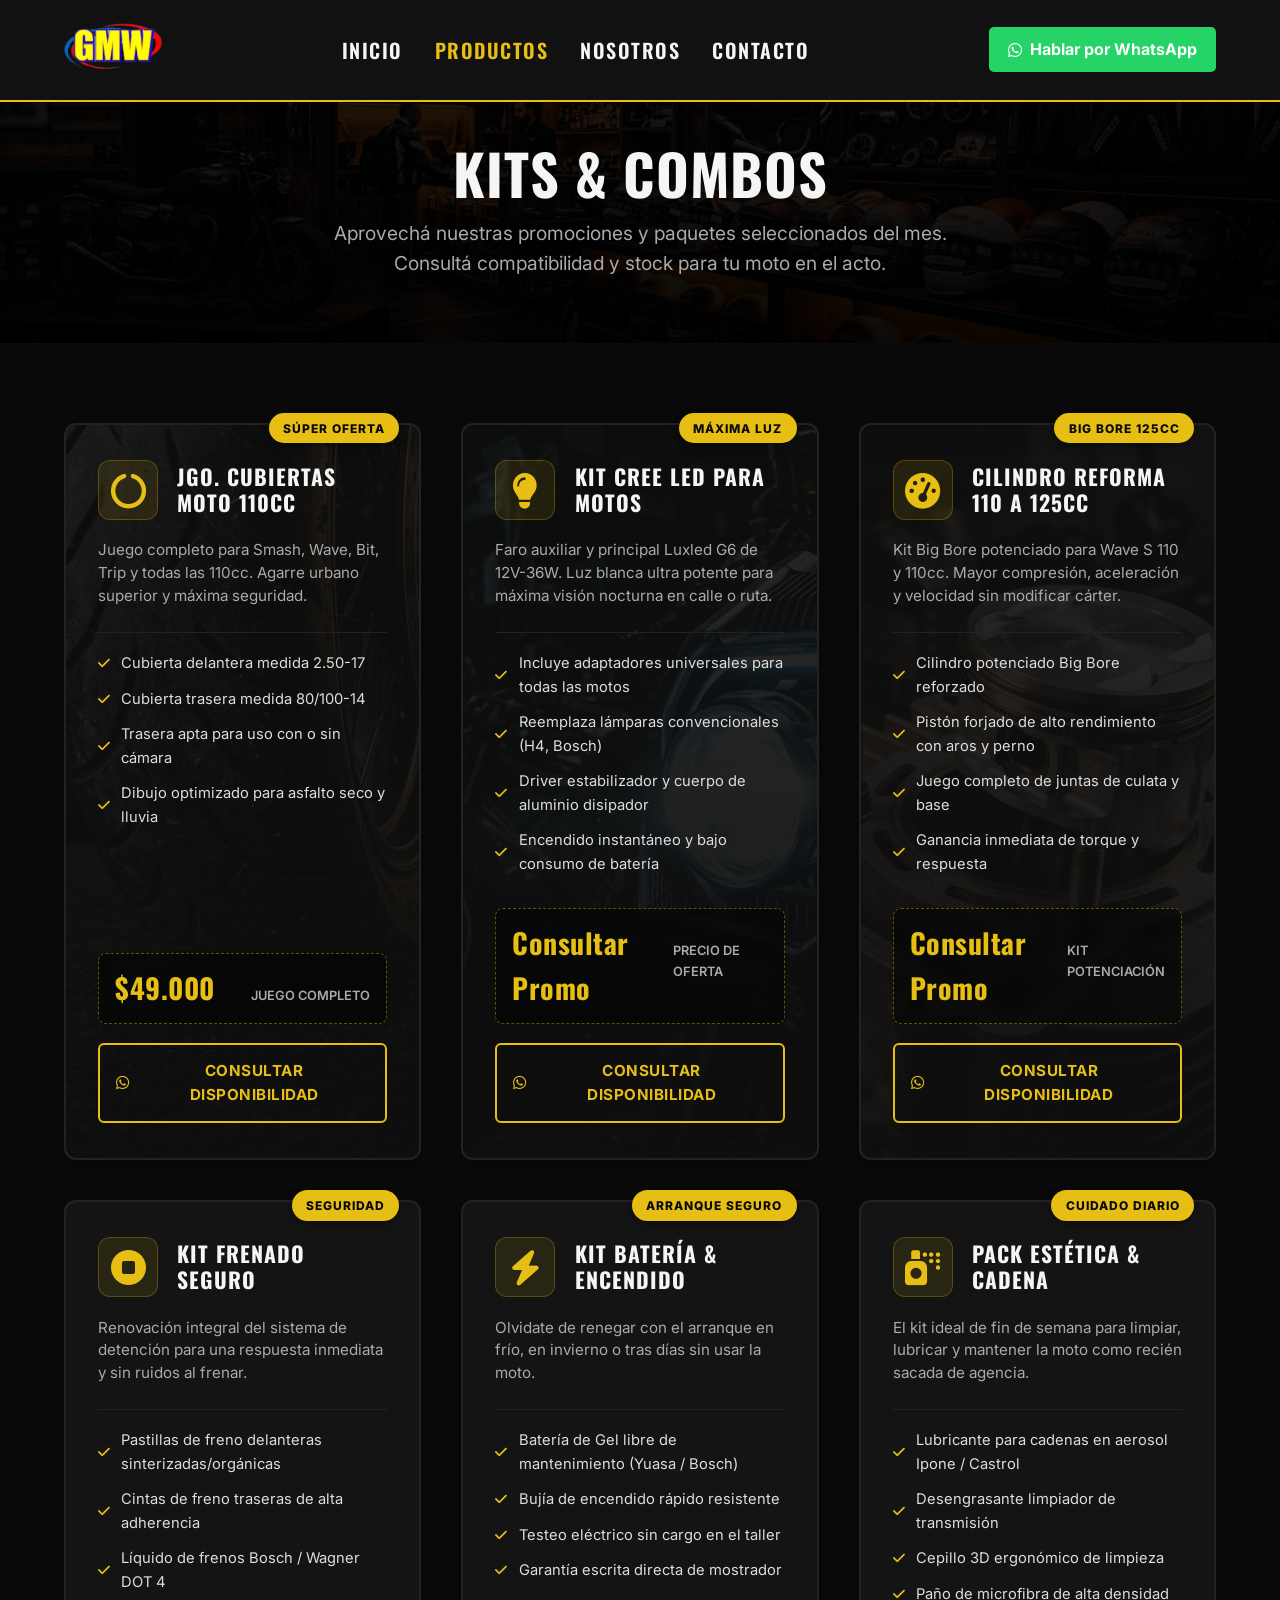
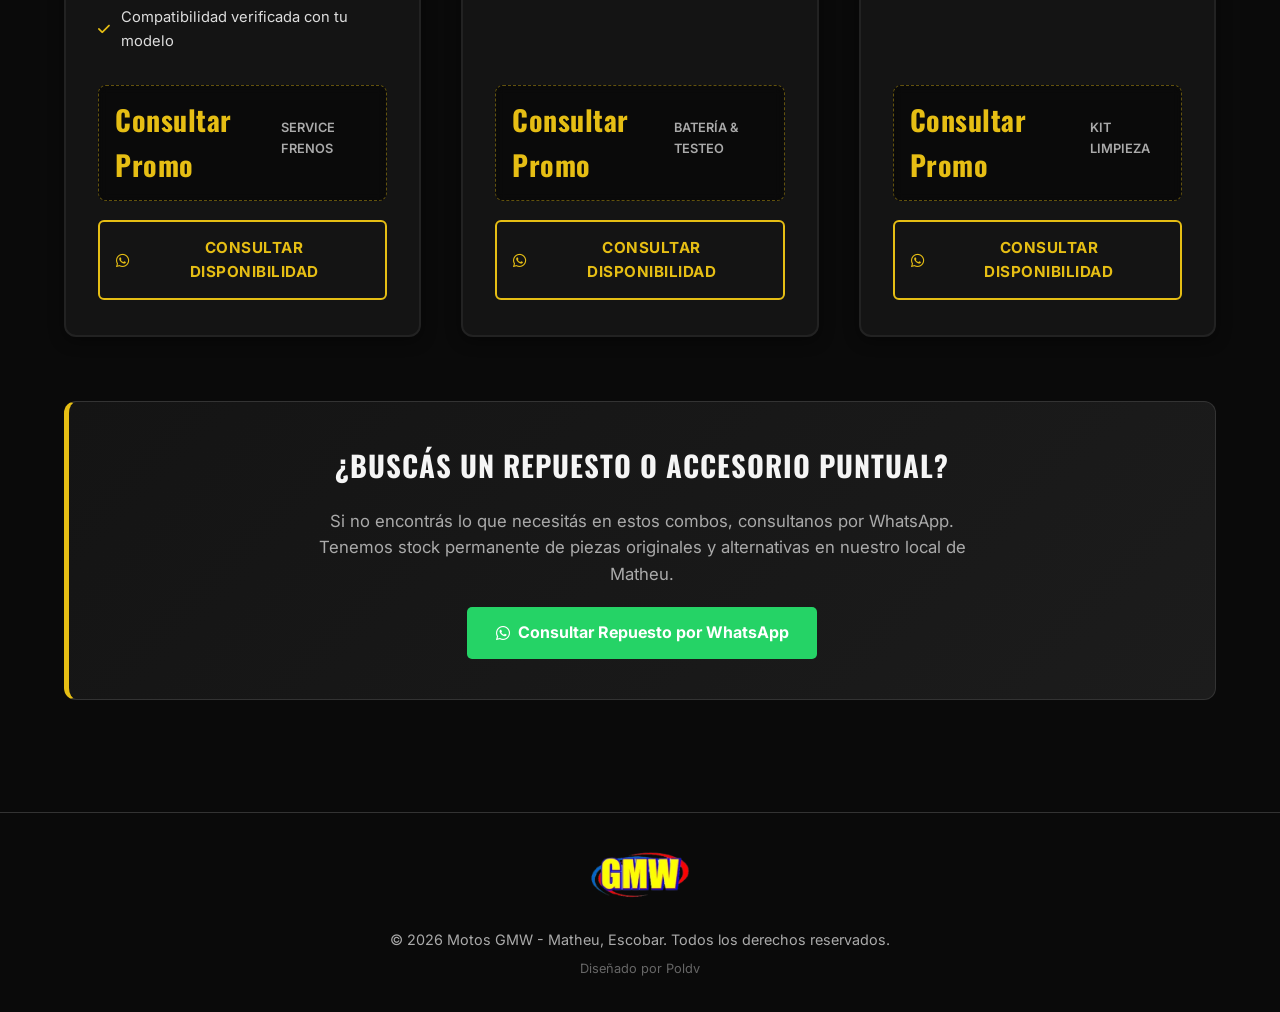
==== commit 10468a51: "Cambiar tipografia del navbar a Oswald en mayusculas coherente con botones" ====
--- a/productos.html
+++ b/productos.html
@@ -24,7 +24,7 @@
     <link rel="stylesheet" href="https://cdnjs.cloudflare.com/ajax/libs/font-awesome/6.4.0/css/all.min.css">
     
     <!-- Custom CSS -->
-    <link rel="stylesheet" href="css/styles.css?v=4">
+    <link rel="stylesheet" href="css/styles.css?v=5">
     <style>
         /* Estilos de Combos / Kits */
         .products-header {
--- a/css/styles.css
+++ b/css/styles.css
@@ -76,9 +76,11 @@
 
 .nav-links a {
     font-weight: 600;
-    font-size: 1.4rem;
-    transition: color 0.3s;
-    font-family: 'Elronet Monospace', sans-serif;
+    font-size: 1.25rem;
+    transition: color 0.3s ease, transform 0.2s ease;
+    font-family: 'Oswald', sans-serif;
+    text-transform: uppercase;
+    letter-spacing: 1.5px;
 }
 
 .nav-links a:hover {
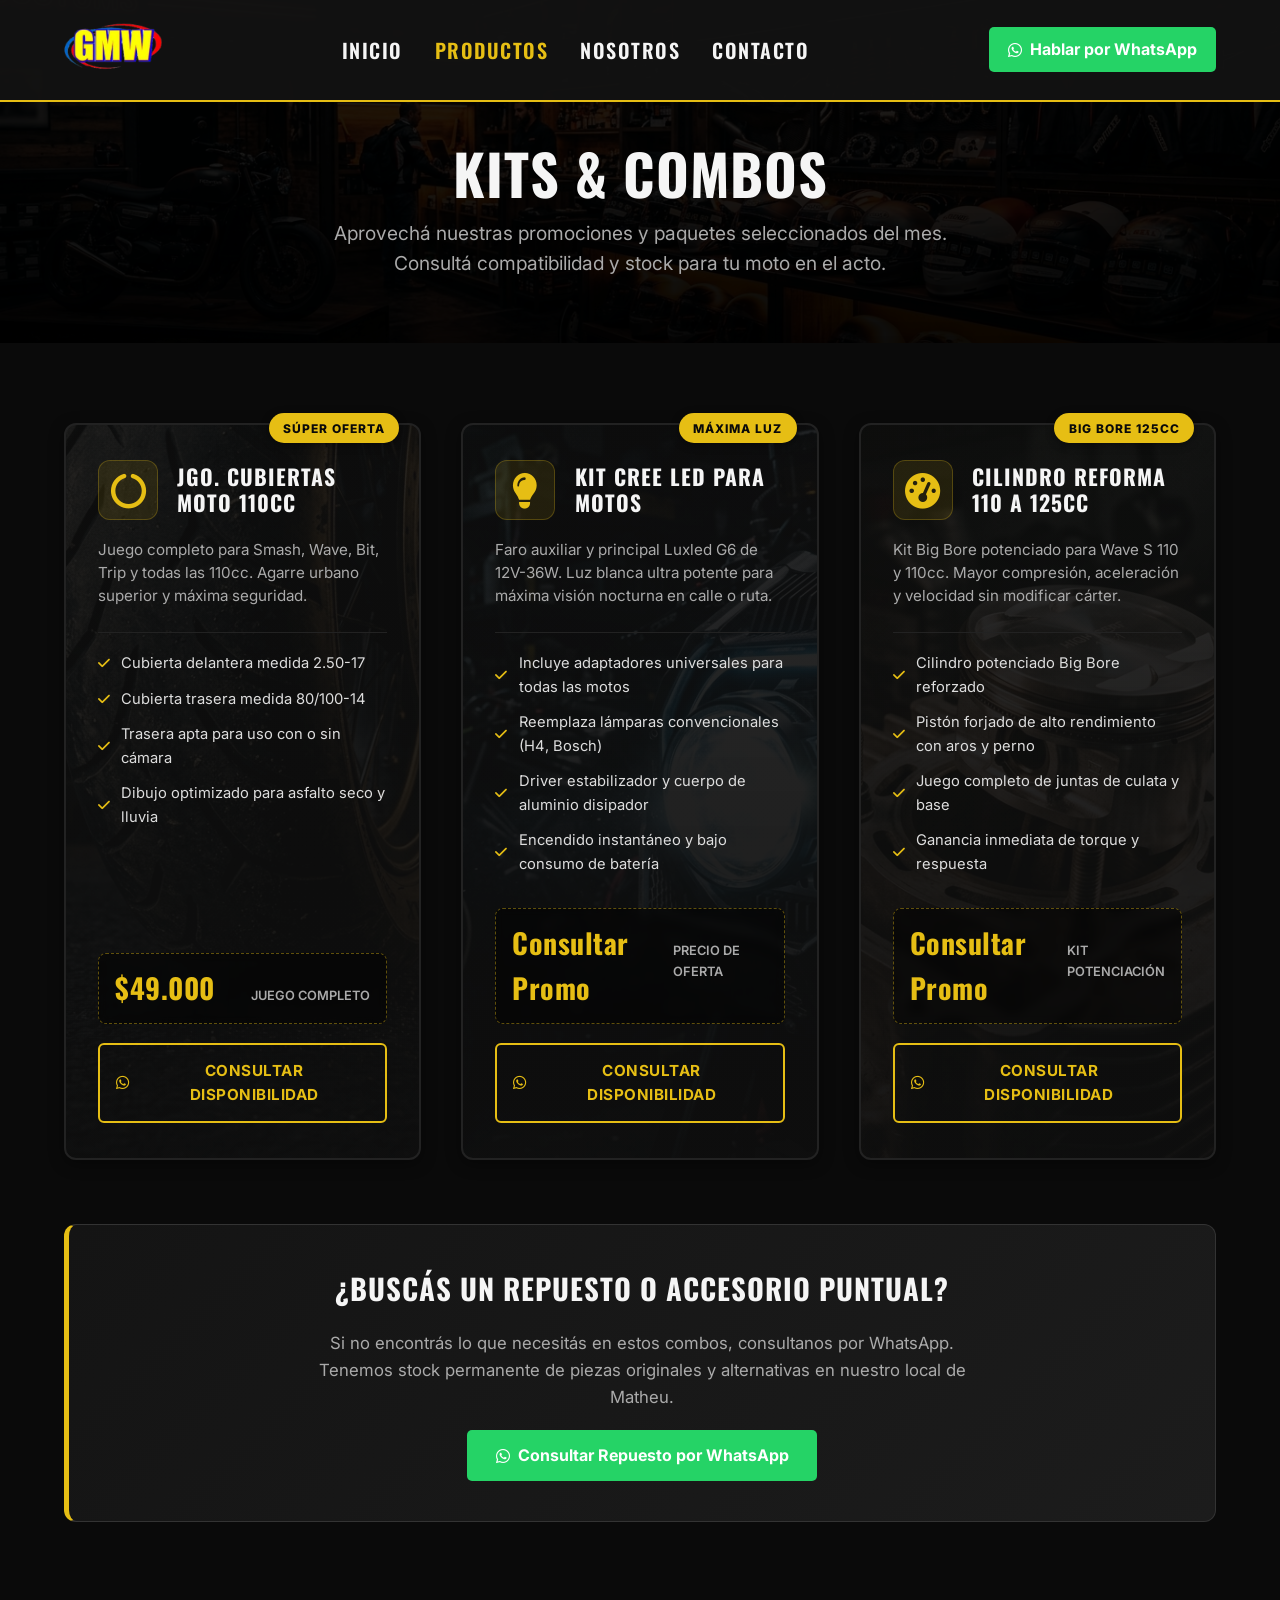
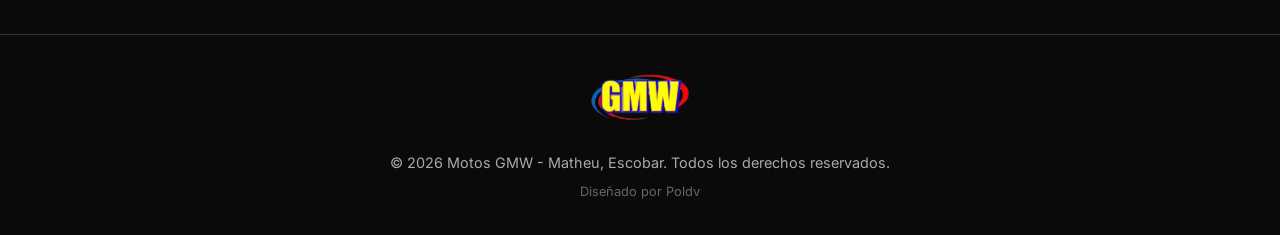
==== commit 159b545a: "Dejar unicamente los 3 combos reales de mostrador en productos" ====
--- a/productos.html
+++ b/productos.html
@@ -332,87 +332,6 @@
                 </div>
             </div>
 
-            <!-- Combo 4 -->
-            <div class="combo-card">
-                <span class="combo-badge">SEGURIDAD</span>
-                <div>
-                    <div class="combo-header">
-                        <div class="combo-icon"><i class="fas fa-stop-circle"></i></div>
-                        <h3 class="combo-title">Kit Frenado Seguro</h3>
-                    </div>
-                    <p class="combo-desc">Renovación integral del sistema de detención para una respuesta inmediata y sin ruidos al frenar.</p>
-                    <ul class="combo-items">
-                        <li><i class="fas fa-check"></i> Pastillas de freno delanteras sinterizadas/orgánicas</li>
-                        <li><i class="fas fa-check"></i> Cintas de freno traseras de alta adherencia</li>
-                        <li><i class="fas fa-check"></i> Líquido de frenos Bosch / Wagner DOT 4</li>
-                        <li><i class="fas fa-check"></i> Compatibilidad verificada con tu modelo</li>
-                    </ul>
-                </div>
-                <div>
-                    <div class="combo-price-row">
-                        <span class="price-tag">Consultar Promo</span>
-                        <span class="price-note">Service Frenos</span>
-                    </div>
-                    <a href="https://wa.me/5491167543899?text=Hola!%20Quisiera%20consultar%20por%20el%20Kit%20Frenado%20Seguro" target="_blank" class="btn-consultar-combo">
-                        <i class="fab fa-whatsapp"></i> Consultar Disponibilidad
-                    </a>
-                </div>
-            </div>
-
-            <!-- Combo 5 -->
-            <div class="combo-card">
-                <span class="combo-badge">ARRANQUE SEGURO</span>
-                <div>
-                    <div class="combo-header">
-                        <div class="combo-icon"><i class="fas fa-bolt"></i></div>
-                        <h3 class="combo-title">Kit Batería & Encendido</h3>
-                    </div>
-                    <p class="combo-desc">Olvidate de renegar con el arranque en frío, en invierno o tras días sin usar la moto.</p>
-                    <ul class="combo-items">
-                        <li><i class="fas fa-check"></i> Batería de Gel libre de mantenimiento (Yuasa / Bosch)</li>
-                        <li><i class="fas fa-check"></i> Bujía de encendido rápido resistente</li>
-                        <li><i class="fas fa-check"></i> Testeo eléctrico sin cargo en el taller</li>
-                        <li><i class="fas fa-check"></i> Garantía escrita directa de mostrador</li>
-                    </ul>
-                </div>
-                <div>
-                    <div class="combo-price-row">
-                        <span class="price-tag">Consultar Promo</span>
-                        <span class="price-note">Batería & Testeo</span>
-                    </div>
-                    <a href="https://wa.me/5491167543899?text=Hola!%20Quisiera%20consultar%20por%20el%20Kit%20Bater%C3%ADa%20y%20Encendido" target="_blank" class="btn-consultar-combo">
-                        <i class="fab fa-whatsapp"></i> Consultar Disponibilidad
-                    </a>
-                </div>
-            </div>
-
-            <!-- Combo 6 -->
-            <div class="combo-card">
-                <span class="combo-badge">CUIDADO DIARIO</span>
-                <div>
-                    <div class="combo-header">
-                        <div class="combo-icon"><i class="fas fa-spray-can"></i></div>
-                        <h3 class="combo-title">Pack Estética & Cadena</h3>
-                    </div>
-                    <p class="combo-desc">El kit ideal de fin de semana para limpiar, lubricar y mantener la moto como recién sacada de agencia.</p>
-                    <ul class="combo-items">
-                        <li><i class="fas fa-check"></i> Lubricante para cadenas en aerosol Ipone / Castrol</li>
-                        <li><i class="fas fa-check"></i> Desengrasante limpiador de transmisión</li>
-                        <li><i class="fas fa-check"></i> Cepillo 3D ergonómico de limpieza</li>
-                        <li><i class="fas fa-check"></i> Paño de microfibra de alta densidad</li>
-                    </ul>
-                </div>
-                <div>
-                    <div class="combo-price-row">
-                        <span class="price-tag">Consultar Promo</span>
-                        <span class="price-note">Kit Limpieza</span>
-                    </div>
-                    <a href="https://wa.me/5491167543899?text=Hola!%20Quisiera%20consultar%20por%20el%20Pack%20Est%C3%A9tica%20y%20Cadena" target="_blank" class="btn-consultar-combo">
-                        <i class="fab fa-whatsapp"></i> Consultar Disponibilidad
-                    </a>
-                </div>
-            </div>
-
         </div>
 
         <!-- Banner de Consulta Personalizada -->
